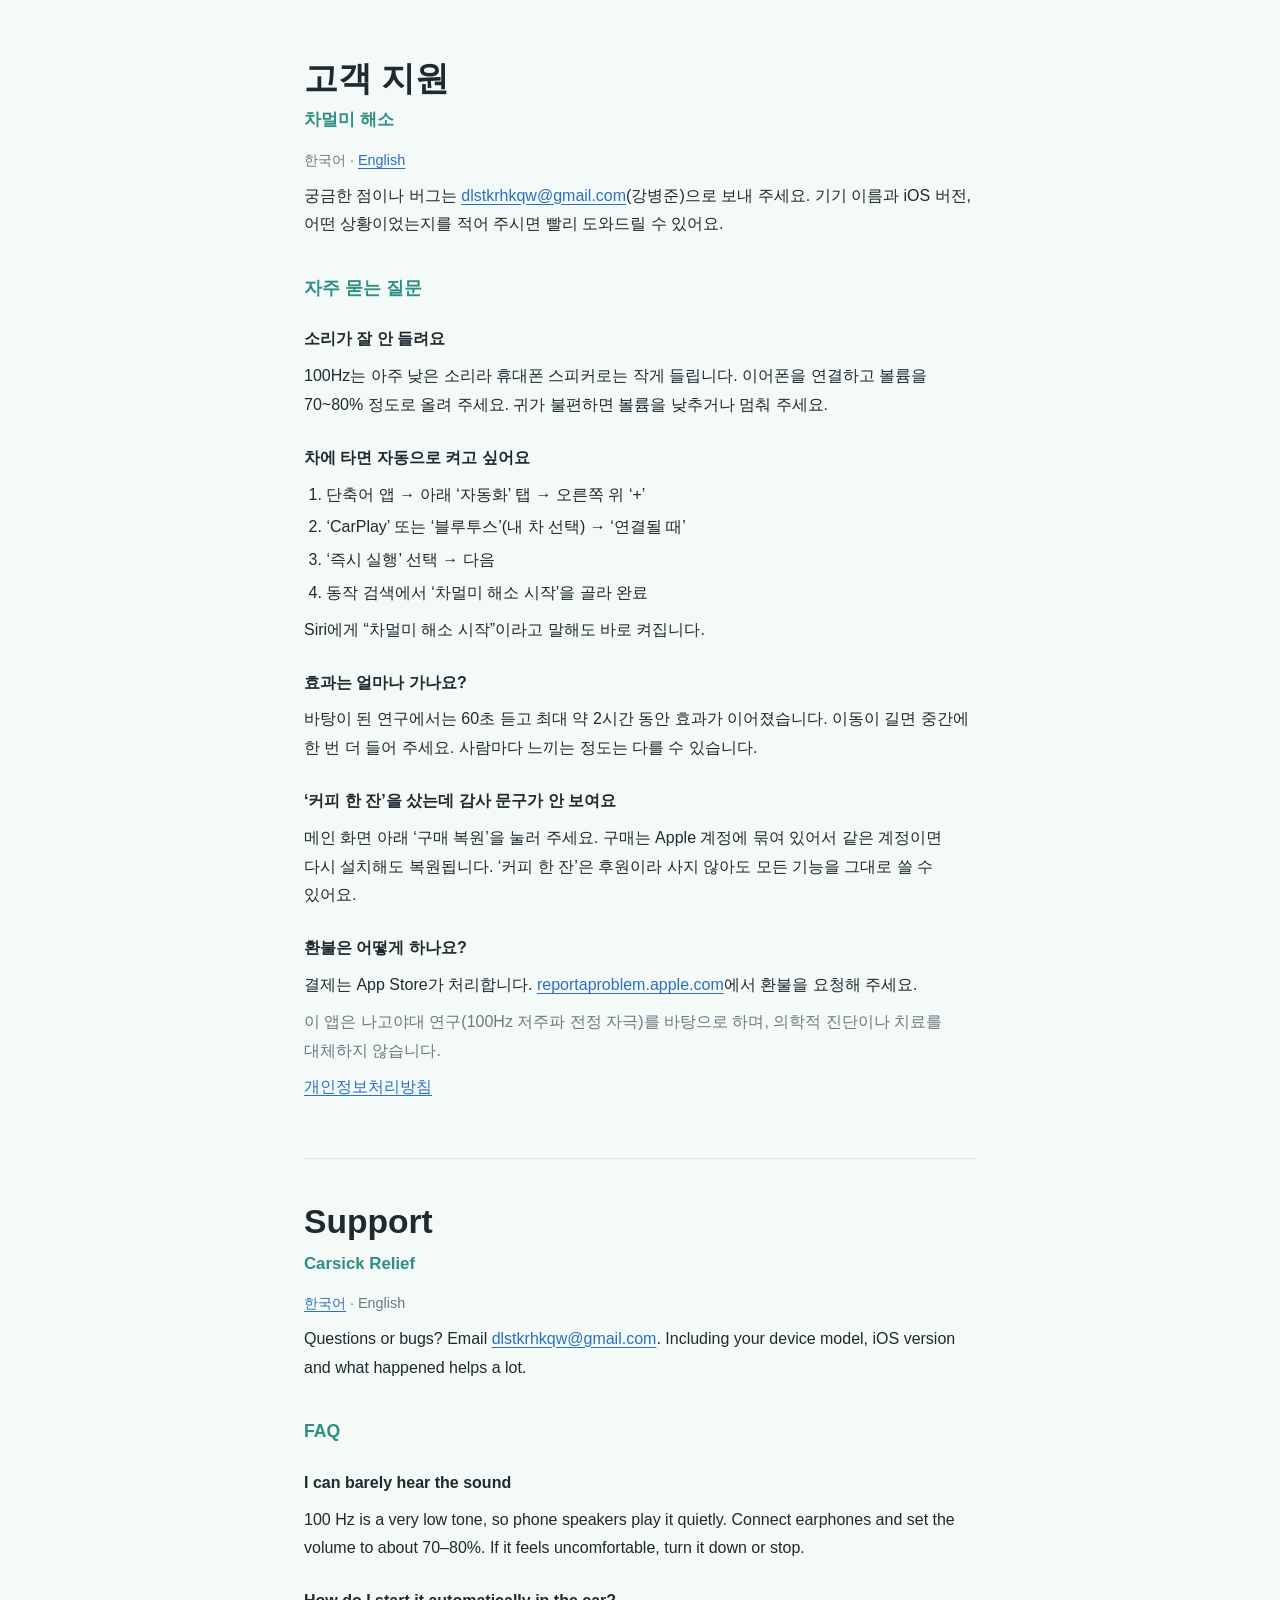
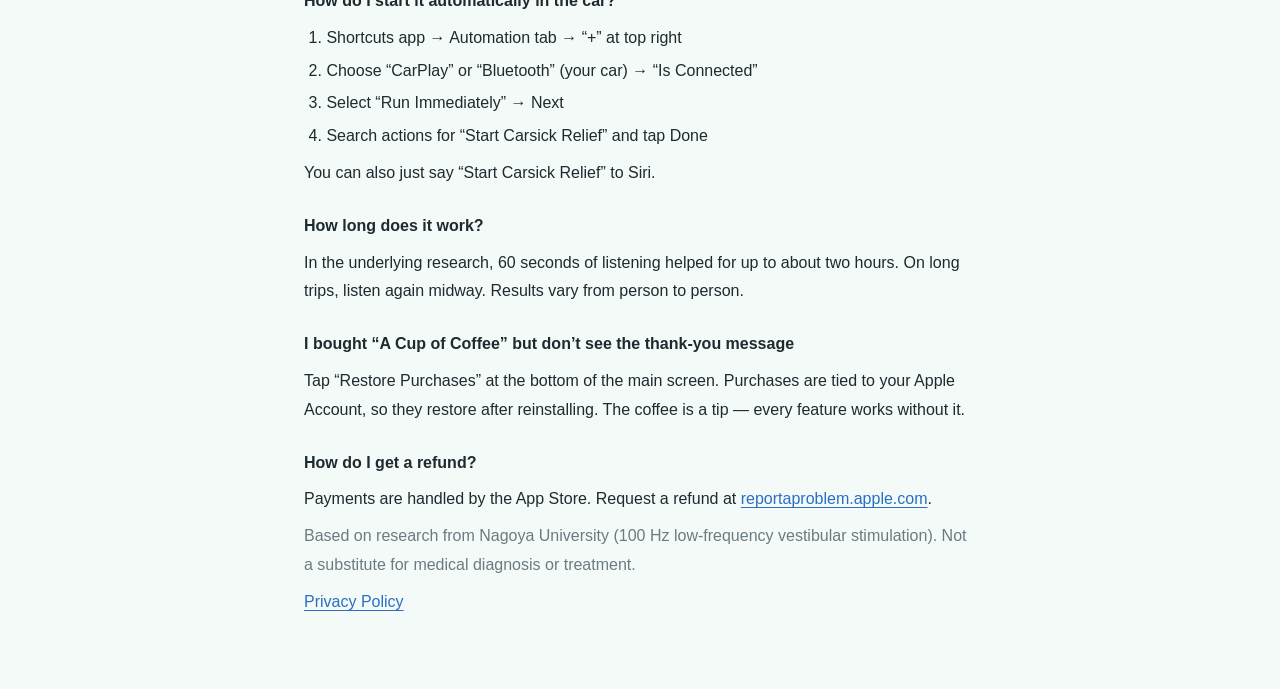
==== carsick-relief/support/index.html @ a4ae6967 "feat: 개인 앱 페이지 + 차멀미 해소 개인정보처리방침·고객 지원 Co-Authored-By: Claude Opus 5.5 <noreply@anthropic.com>" ====
<!doctype html>
<html lang="ko">
<head>
<meta charset="utf-8">
<meta name="viewport" content="width=device-width, initial-scale=1">
<title>고객 지원 — 차멀미 해소</title>
<link rel="stylesheet" href="/assets/site.css">
</head>
<body>
<main>
  <section id="ko" lang="ko">
    <h1>고객 지원</h1>
    <p class="sub">차멀미 해소</p>
    <p class="meta">한국어 · <a href="#en">English</a></p>

    <p>궁금한 점이나 버그는 <a href="mailto:dlstkrhkqw@gmail.com">dlstkrhkqw@gmail.com</a>(강병준)으로 보내 주세요. 기기 이름과 iOS 버전, 어떤 상황이었는지를 적어 주시면 빨리 도와드릴 수 있어요.</p>

    <h2>자주 묻는 질문</h2>

    <h3>소리가 잘 안 들려요</h3>
    <p>100Hz는 아주 낮은 소리라 휴대폰 스피커로는 작게 들립니다. 이어폰을 연결하고 볼륨을 70~80% 정도로 올려 주세요. 귀가 불편하면 볼륨을 낮추거나 멈춰 주세요.</p>

    <h3>차에 타면 자동으로 켜고 싶어요</h3>
    <ol>
      <li>단축어 앱 → 아래 ‘자동화’ 탭 → 오른쪽 위 ‘+’</li>
      <li>‘CarPlay’ 또는 ‘블루투스’(내 차 선택) → ‘연결될 때’</li>
      <li>‘즉시 실행’ 선택 → 다음</li>
      <li>동작 검색에서 ‘차멀미 해소 시작’을 골라 완료</li>
    </ol>
    <p>Siri에게 “차멀미 해소 시작”이라고 말해도 바로 켜집니다.</p>

    <h3>효과는 얼마나 가나요?</h3>
    <p>바탕이 된 연구에서는 60초 듣고 최대 약 2시간 동안 효과가 이어졌습니다. 이동이 길면 중간에 한 번 더 들어 주세요. 사람마다 느끼는 정도는 다를 수 있습니다.</p>

    <h3>‘커피 한 잔’을 샀는데 감사 문구가 안 보여요</h3>
    <p>메인 화면 아래 ‘구매 복원’을 눌러 주세요. 구매는 Apple 계정에 묶여 있어서 같은 계정이면 다시 설치해도 복원됩니다. ‘커피 한 잔’은 후원이라 사지 않아도 모든 기능을 그대로 쓸 수 있어요.</p>

    <h3>환불은 어떻게 하나요?</h3>
    <p>결제는 App Store가 처리합니다. <a href="https://reportaproblem.apple.com">reportaproblem.apple.com</a>에서 환불을 요청해 주세요.</p>

    <p class="note">이 앱은 나고야대 연구(100Hz 저주파 전정 자극)를 바탕으로 하며, 의학적 진단이나 치료를 대체하지 않습니다.</p>
    <p><a href="/carsick-relief/privacy/">개인정보처리방침</a></p>
  </section>

  <section id="en" lang="en">
    <h1>Support</h1>
    <p class="sub">Carsick Relief</p>
    <p class="meta"><a href="#ko">한국어</a> · English</p>

    <p>Questions or bugs? Email <a href="mailto:dlstkrhkqw@gmail.com">dlstkrhkqw@gmail.com</a>. Including your device model, iOS version and what happened helps a lot.</p>

    <h2>FAQ</h2>

    <h3>I can barely hear the sound</h3>
    <p>100 Hz is a very low tone, so phone speakers play it quietly. Connect earphones and set the volume to about 70–80%. If it feels uncomfortable, turn it down or stop.</p>

    <h3>How do I start it automatically in the car?</h3>
    <ol>
      <li>Shortcuts app → Automation tab → “+” at top right</li>
      <li>Choose “CarPlay” or “Bluetooth” (your car) → “Is Connected”</li>
      <li>Select “Run Immediately” → Next</li>
      <li>Search actions for “Start Carsick Relief” and tap Done</li>
    </ol>
    <p>You can also just say “Start Carsick Relief” to Siri.</p>

    <h3>How long does it work?</h3>
    <p>In the underlying research, 60 seconds of listening helped for up to about two hours. On long trips, listen again midway. Results vary from person to person.</p>

    <h3>I bought “A Cup of Coffee” but don’t see the thank-you message</h3>
    <p>Tap “Restore Purchases” at the bottom of the main screen. Purchases are tied to your Apple Account, so they restore after reinstalling. The coffee is a tip — every feature works without it.</p>

    <h3>How do I get a refund?</h3>
    <p>Payments are handled by the App Store. Request a refund at <a href="https://reportaproblem.apple.com">reportaproblem.apple.com</a>.</p>

    <p class="note">Based on research from Nagoya University (100 Hz low-frequency vestibular stimulation). Not a substitute for medical diagnosis or treatment.</p>
    <p><a href="/carsick-relief/privacy/#en">Privacy Policy</a></p>
  </section>
</main>
</body>
</html>
---- assets/site.css ----
:root {
  --bg: #f3faf8;
  --panel: #ffffff;
  --line: #d7e9e4;
  --text: #1e2a2f;
  --muted: #6b7b81;
  --primary: #2f8f80;
  --accent: #4c8be0;
  --link: #2a6fc4;
  color-scheme: light dark;
}
@media (prefers-color-scheme: dark) {
  :root {
    --bg: #0f1719;
    --panel: #172326;
    --line: #26393d;
    --text: #e4eeec;
    --muted: #9aaaae;
    --primary: #5cc5b3;
    --accent: #7eaef0;
    --link: #8cc0ff;
  }
}
* { box-sizing: border-box; }
html { background: var(--bg); -webkit-text-size-adjust: 100%; text-size-adjust: 100%; }
body {
  margin: 0;
  background: var(--bg);
  color: var(--text);
  font: 16px/1.8 -apple-system, BlinkMacSystemFont, "Apple SD Gothic Neo", "Noto Sans KR", "Malgun Gothic", "Segoe UI", Roboto, "Helvetica Neue", Arial, sans-serif;
  word-break: keep-all;
  overflow-wrap: break-word;
}
main { max-width: 44rem; margin: 0 auto; padding: 32px 16px 64px; }
section + section { margin-top: 56px; padding-top: 40px; border-top: 1px solid var(--line); }
:lang(en) { word-break: normal; }
h1 { margin: 0; font-size: 1.75rem; line-height: 1.35; }
.sub { margin: 4px 0 0; color: var(--primary); font-size: 1.05rem; font-weight: 600; }
.meta { margin: 12px 0 0; color: var(--muted); font-size: 0.9rem; }
.summary {
  margin: 24px 0 20px;
  padding: 16px 18px;
  background: var(--panel);
  border: 1px solid var(--line);
  border-left: 4px solid var(--primary);
  border-radius: 8px;
}
.summary strong { display: block; color: var(--primary); font-size: 1.1rem; }
h2 { margin: 36px 0 8px; font-size: 1.1rem; line-height: 1.5; color: var(--primary); }
h3 { margin: 24px 0 4px; font-size: 1rem; }
p { margin: 8px 0; }
ul, ol { margin: 8px 0; padding-left: 1.4em; }
li { margin: 4px 0; }
a { color: var(--link); text-underline-offset: 3px; overflow-wrap: anywhere; }
.note { color: var(--muted); }
.card {
  display: block;
  margin: 12px 0;
  padding: 16px 18px;
  background: var(--panel);
  border: 1px solid var(--line);
  border-radius: 12px;
}
.card h2 { margin: 0 0 4px; }
.card p { margin: 0 0 8px; color: var(--muted); }
footer { margin-top: 48px; color: var(--muted); font-size: 0.9rem; }
@media (min-width: 720px) {
  main { padding-top: 56px; }
  h1 { font-size: 2.1rem; }
}
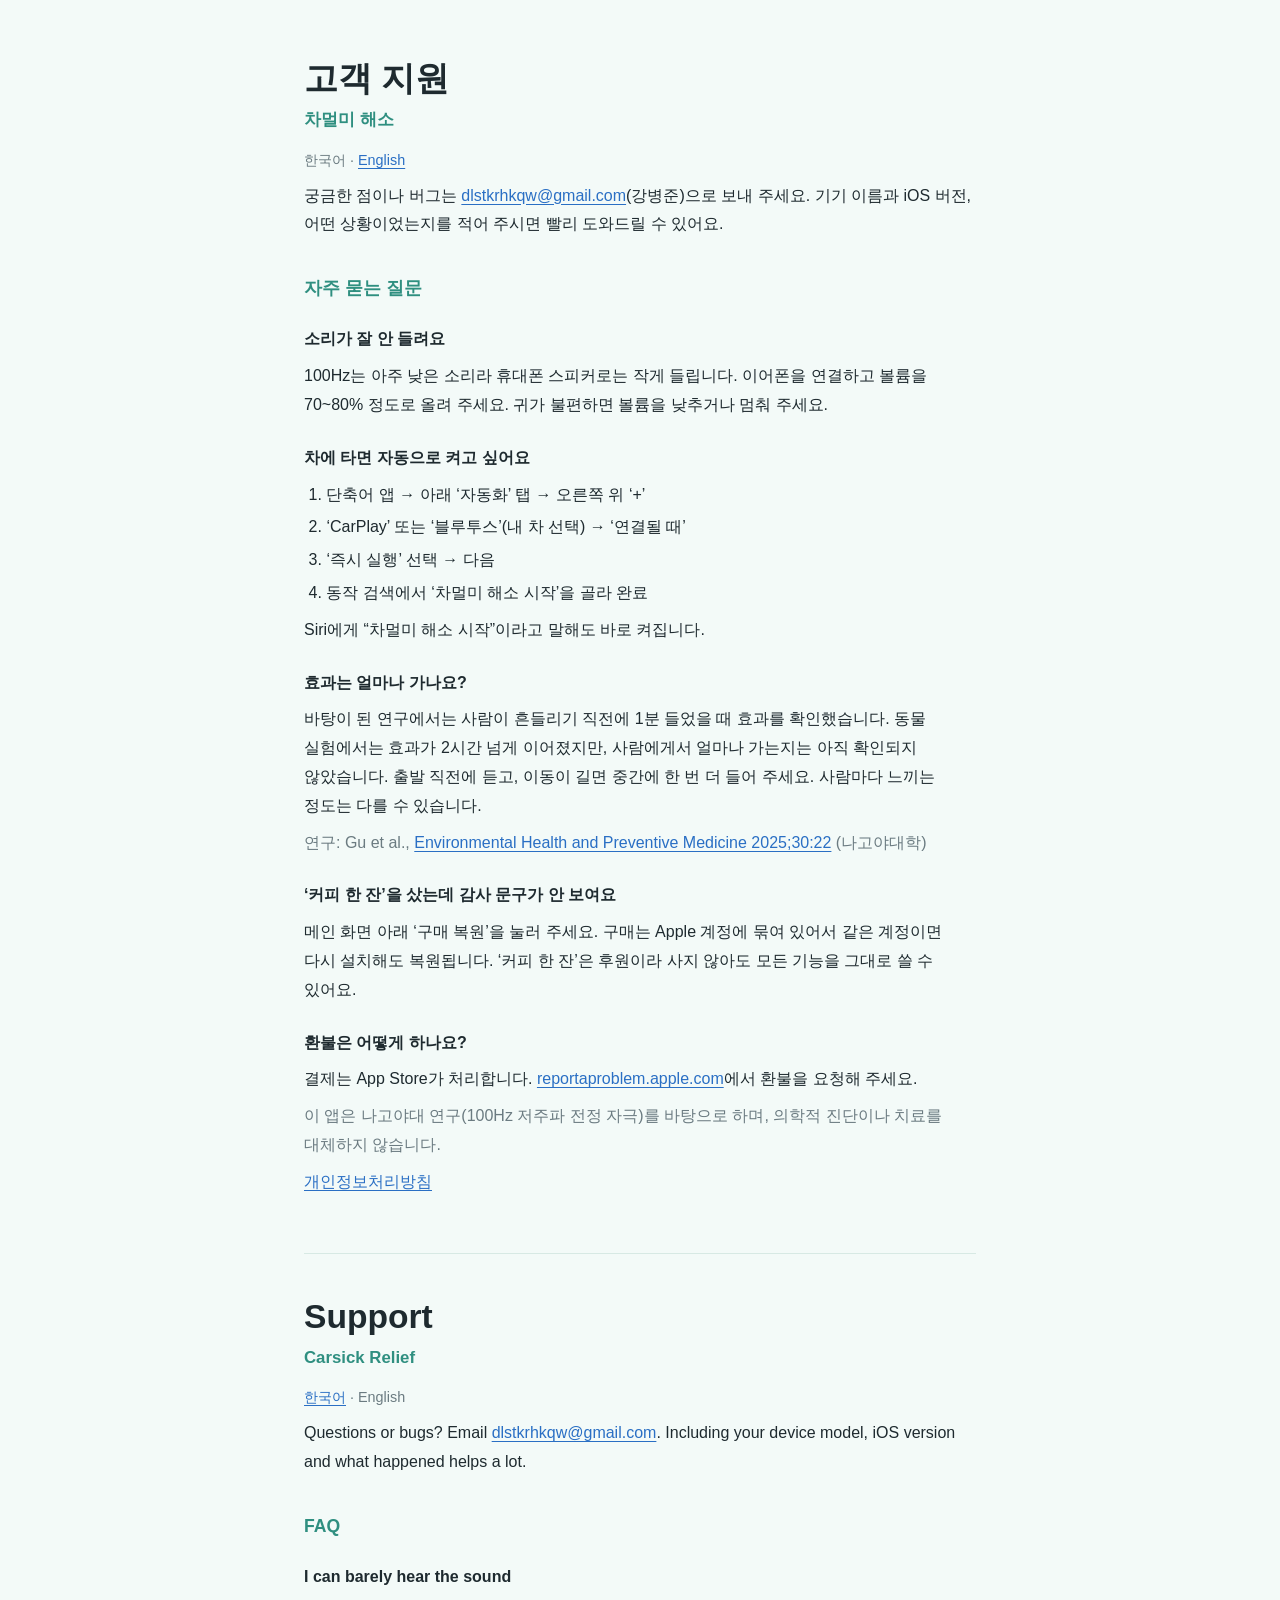
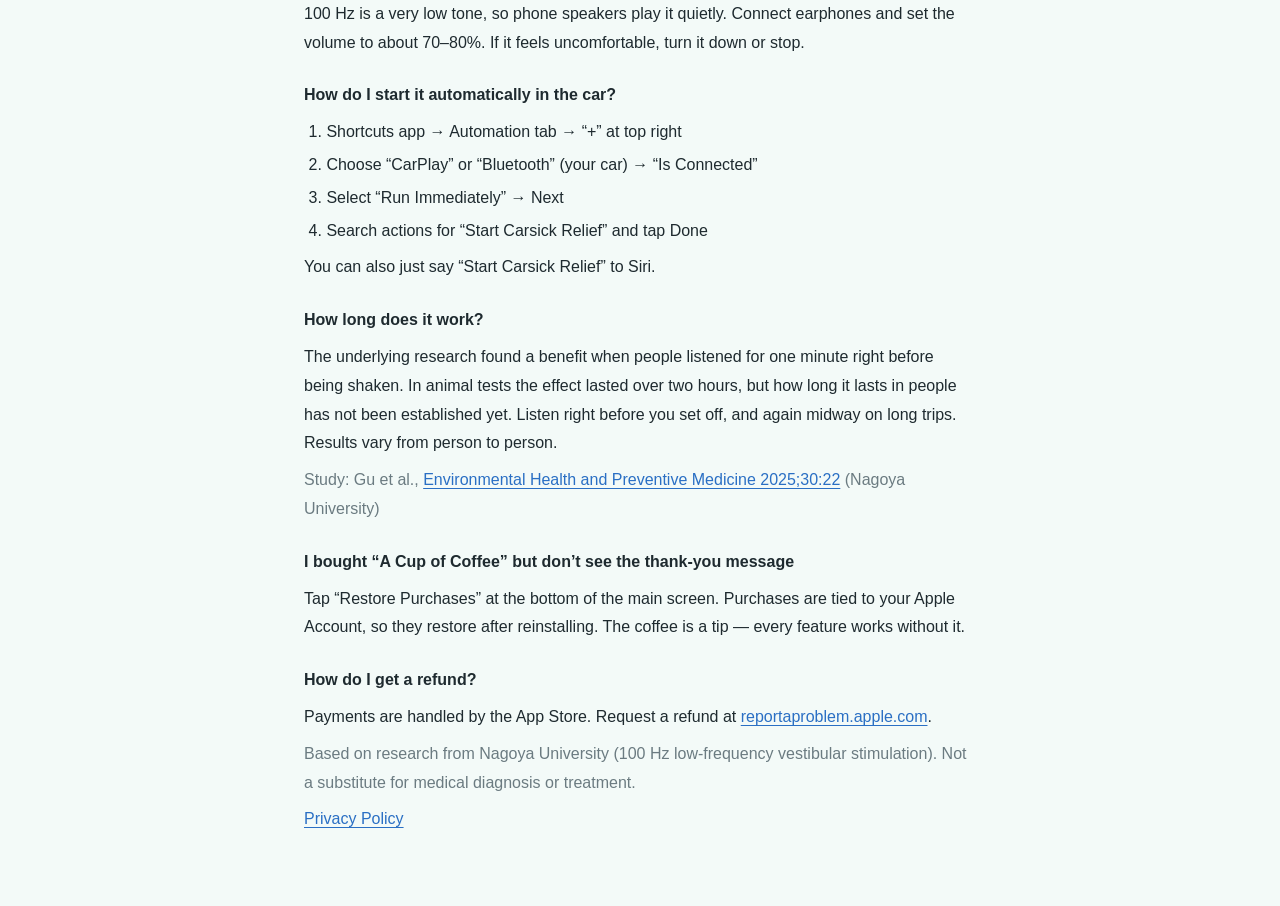
==== commit 21135022: "fix: 효과 지속 시간 문구를 연구 근거에 맞게 수정, 논문 출처 추가 Co-Authored-By: Claude Opus 5.5 <noreply@anthropic.com>" ====
--- a/carsick-relief/support/index.html
+++ b/carsick-relief/support/index.html
@@ -30,7 +30,8 @@
     <p>Siri에게 “차멀미 해소 시작”이라고 말해도 바로 켜집니다.</p>
 
     <h3>효과는 얼마나 가나요?</h3>
-    <p>바탕이 된 연구에서는 60초 듣고 최대 약 2시간 동안 효과가 이어졌습니다. 이동이 길면 중간에 한 번 더 들어 주세요. 사람마다 느끼는 정도는 다를 수 있습니다.</p>
+    <p>바탕이 된 연구에서는 사람이 흔들리기 직전에 1분 들었을 때 효과를 확인했습니다. 동물 실험에서는 효과가 2시간 넘게 이어졌지만, 사람에게서 얼마나 가는지는 아직 확인되지 않았습니다. 출발 직전에 듣고, 이동이 길면 중간에 한 번 더 들어 주세요. 사람마다 느끼는 정도는 다를 수 있습니다.</p>
+    <p class="note">연구: Gu et al., <a href="https://doi.org/10.1265/ehpm.24-00247">Environmental Health and Preventive Medicine 2025;30:22</a> (나고야대학)</p>
 
     <h3>‘커피 한 잔’을 샀는데 감사 문구가 안 보여요</h3>
     <p>메인 화면 아래 ‘구매 복원’을 눌러 주세요. 구매는 Apple 계정에 묶여 있어서 같은 계정이면 다시 설치해도 복원됩니다. ‘커피 한 잔’은 후원이라 사지 않아도 모든 기능을 그대로 쓸 수 있어요.</p>
@@ -64,7 +65,8 @@
     <p>You can also just say “Start Carsick Relief” to Siri.</p>
 
     <h3>How long does it work?</h3>
-    <p>In the underlying research, 60 seconds of listening helped for up to about two hours. On long trips, listen again midway. Results vary from person to person.</p>
+    <p>The underlying research found a benefit when people listened for one minute right before being shaken. In animal tests the effect lasted over two hours, but how long it lasts in people has not been established yet. Listen right before you set off, and again midway on long trips. Results vary from person to person.</p>
+    <p class="note">Study: Gu et al., <a href="https://doi.org/10.1265/ehpm.24-00247">Environmental Health and Preventive Medicine 2025;30:22</a> (Nagoya University)</p>
 
     <h3>I bought “A Cup of Coffee” but don’t see the thank-you message</h3>
     <p>Tap “Restore Purchases” at the bottom of the main screen. Purchases are tied to your Apple Account, so they restore after reinstalling. The coffee is a tip — every feature works without it.</p>
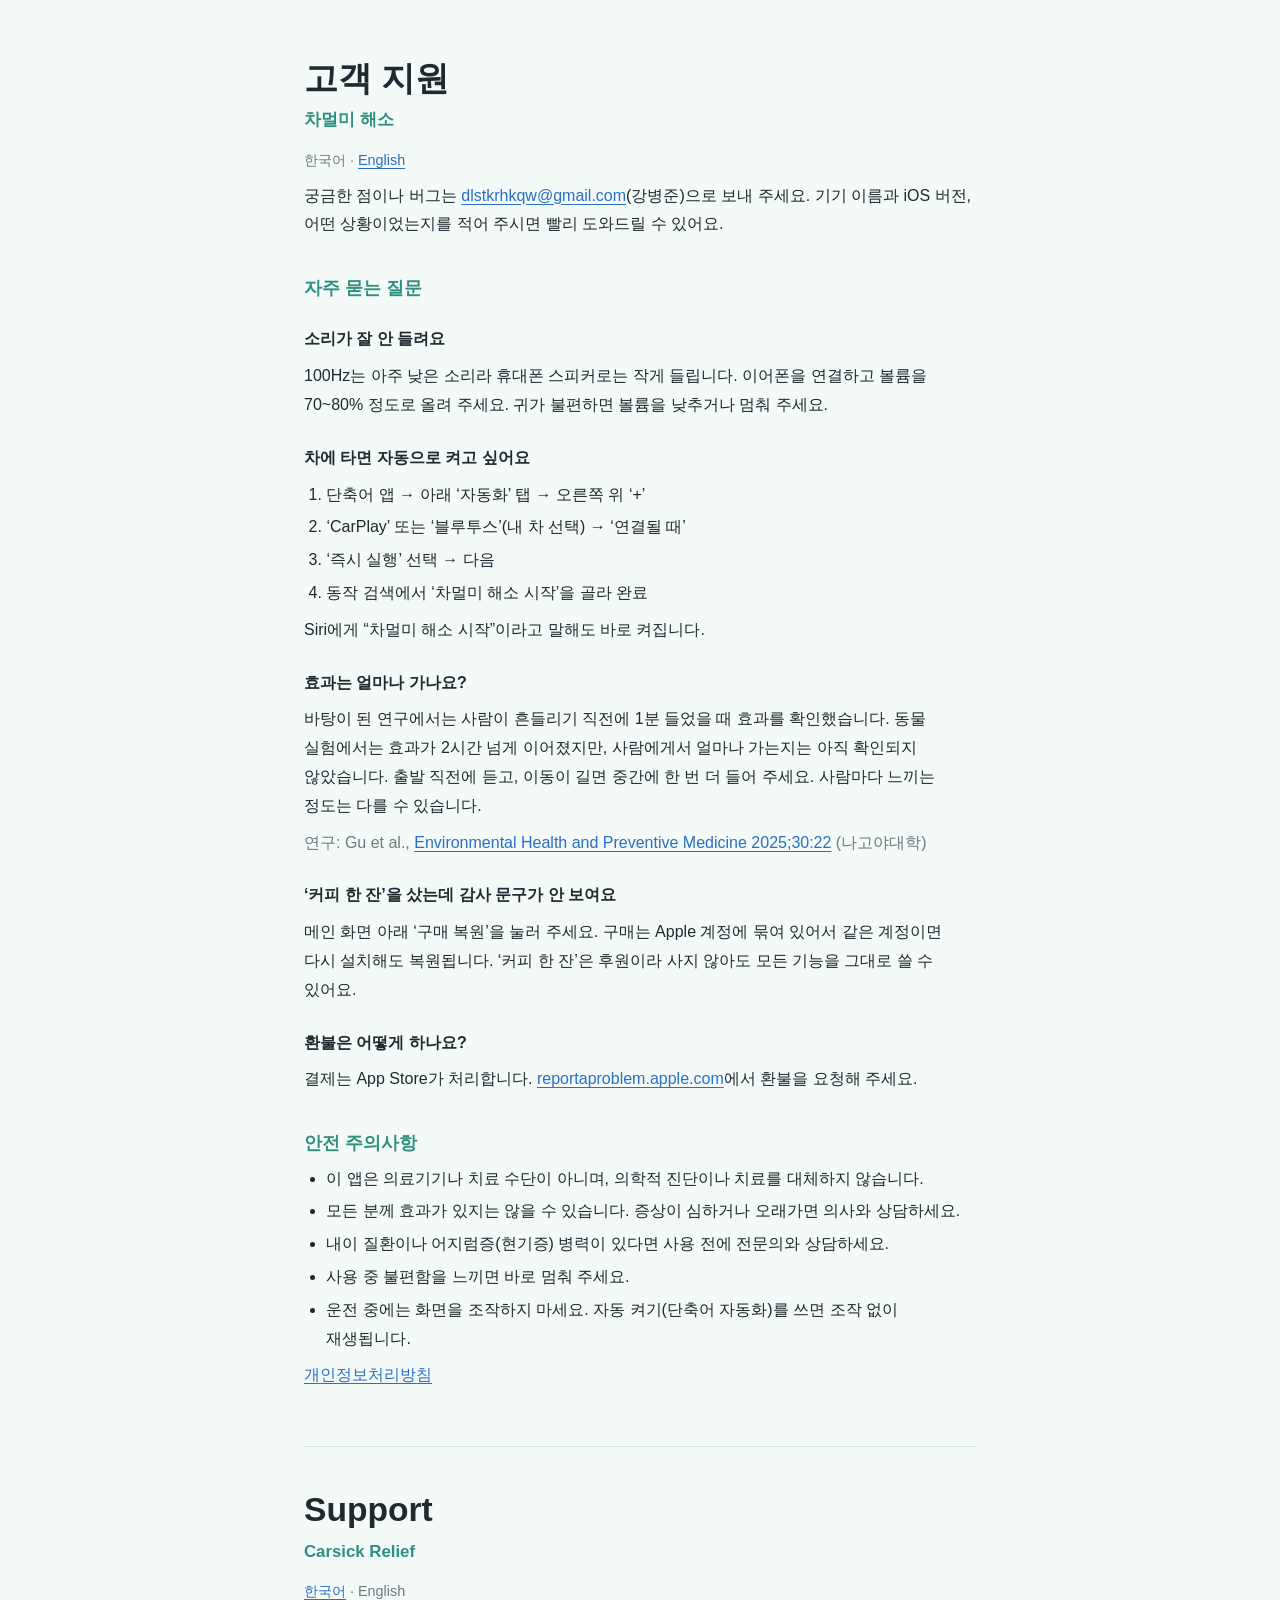
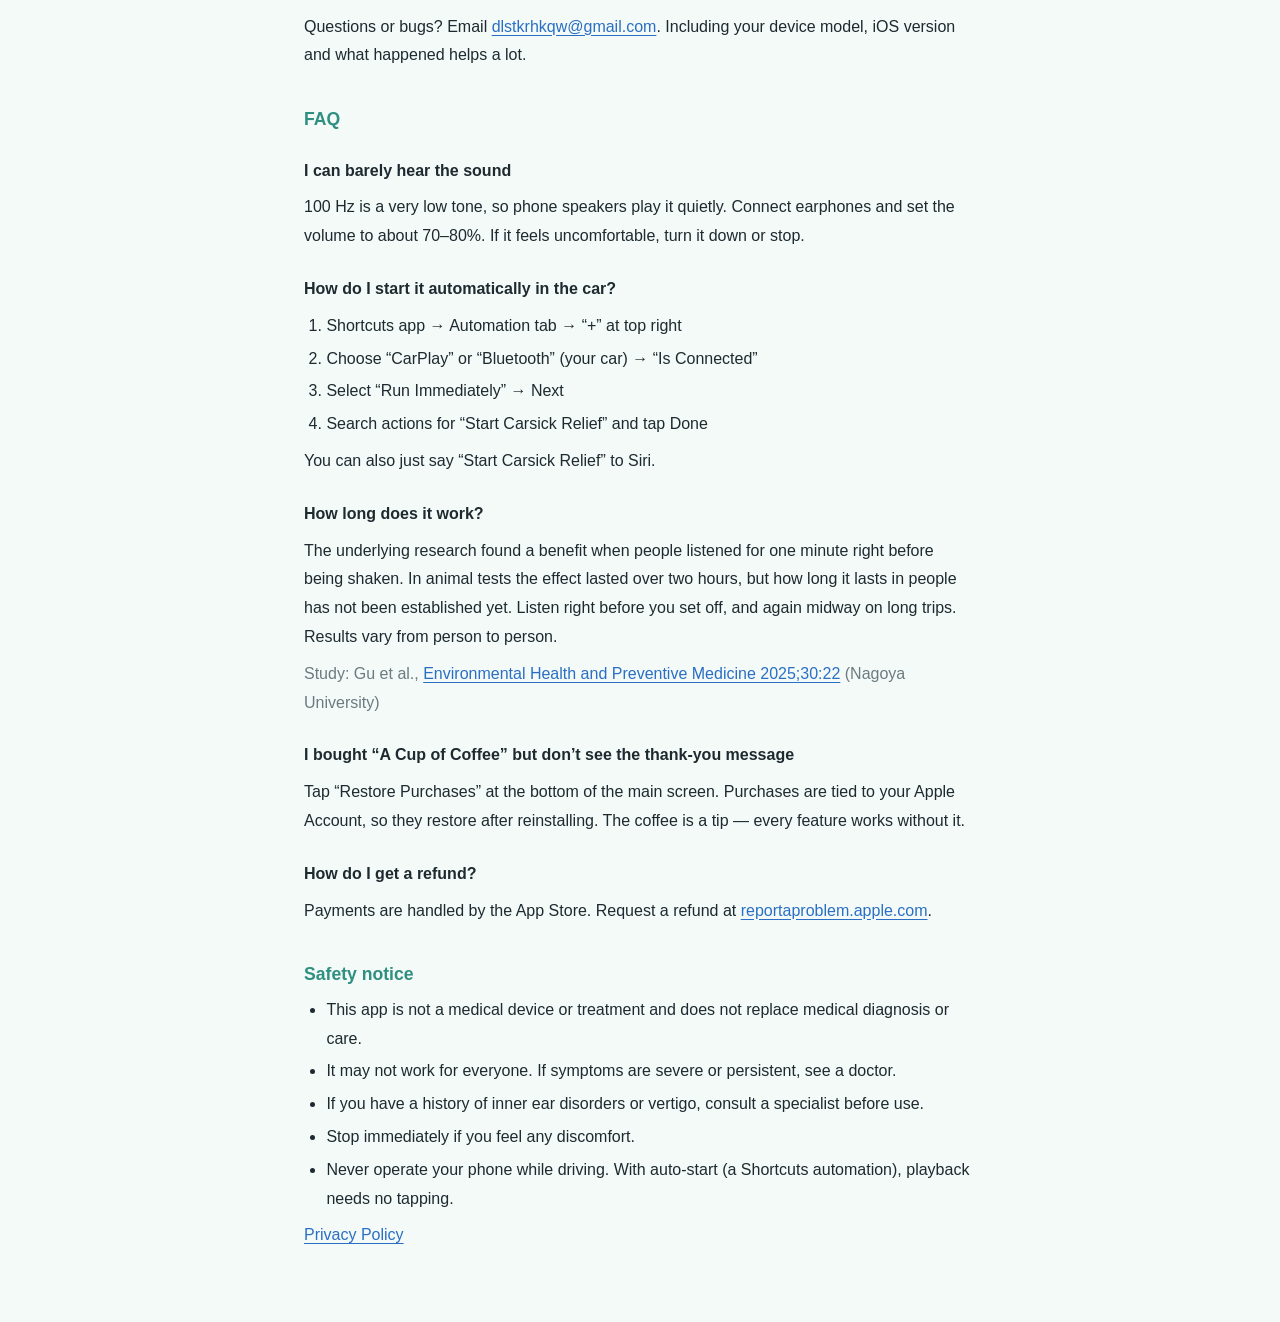
==== commit e0545a44: "docs: 차멀미 해소 지원 페이지에 안전 주의사항 추가 Co-Authored-By: Claude Opus 5.5 <noreply@anthropic.com>" ====
--- a/carsick-relief/support/index.html
+++ b/carsick-relief/support/index.html
@@ -39,7 +39,14 @@
     <h3>환불은 어떻게 하나요?</h3>
     <p>결제는 App Store가 처리합니다. <a href="https://reportaproblem.apple.com">reportaproblem.apple.com</a>에서 환불을 요청해 주세요.</p>
 
-    <p class="note">이 앱은 나고야대 연구(100Hz 저주파 전정 자극)를 바탕으로 하며, 의학적 진단이나 치료를 대체하지 않습니다.</p>
+    <h2>안전 주의사항</h2>
+    <ul>
+      <li>이 앱은 의료기기나 치료 수단이 아니며, 의학적 진단이나 치료를 대체하지 않습니다.</li>
+      <li>모든 분께 효과가 있지는 않을 수 있습니다. 증상이 심하거나 오래가면 의사와 상담하세요.</li>
+      <li>내이 질환이나 어지럼증(현기증) 병력이 있다면 사용 전에 전문의와 상담하세요.</li>
+      <li>사용 중 불편함을 느끼면 바로 멈춰 주세요.</li>
+      <li>운전 중에는 화면을 조작하지 마세요. 자동 켜기(단축어 자동화)를 쓰면 조작 없이 재생됩니다.</li>
+    </ul>
     <p><a href="/carsick-relief/privacy/">개인정보처리방침</a></p>
   </section>
 
@@ -74,7 +81,14 @@
     <h3>How do I get a refund?</h3>
     <p>Payments are handled by the App Store. Request a refund at <a href="https://reportaproblem.apple.com">reportaproblem.apple.com</a>.</p>
 
-    <p class="note">Based on research from Nagoya University (100 Hz low-frequency vestibular stimulation). Not a substitute for medical diagnosis or treatment.</p>
+    <h2>Safety notice</h2>
+    <ul>
+      <li>This app is not a medical device or treatment and does not replace medical diagnosis or care.</li>
+      <li>It may not work for everyone. If symptoms are severe or persistent, see a doctor.</li>
+      <li>If you have a history of inner ear disorders or vertigo, consult a specialist before use.</li>
+      <li>Stop immediately if you feel any discomfort.</li>
+      <li>Never operate your phone while driving. With auto-start (a Shortcuts automation), playback needs no tapping.</li>
+    </ul>
     <p><a href="/carsick-relief/privacy/#en">Privacy Policy</a></p>
   </section>
 </main>
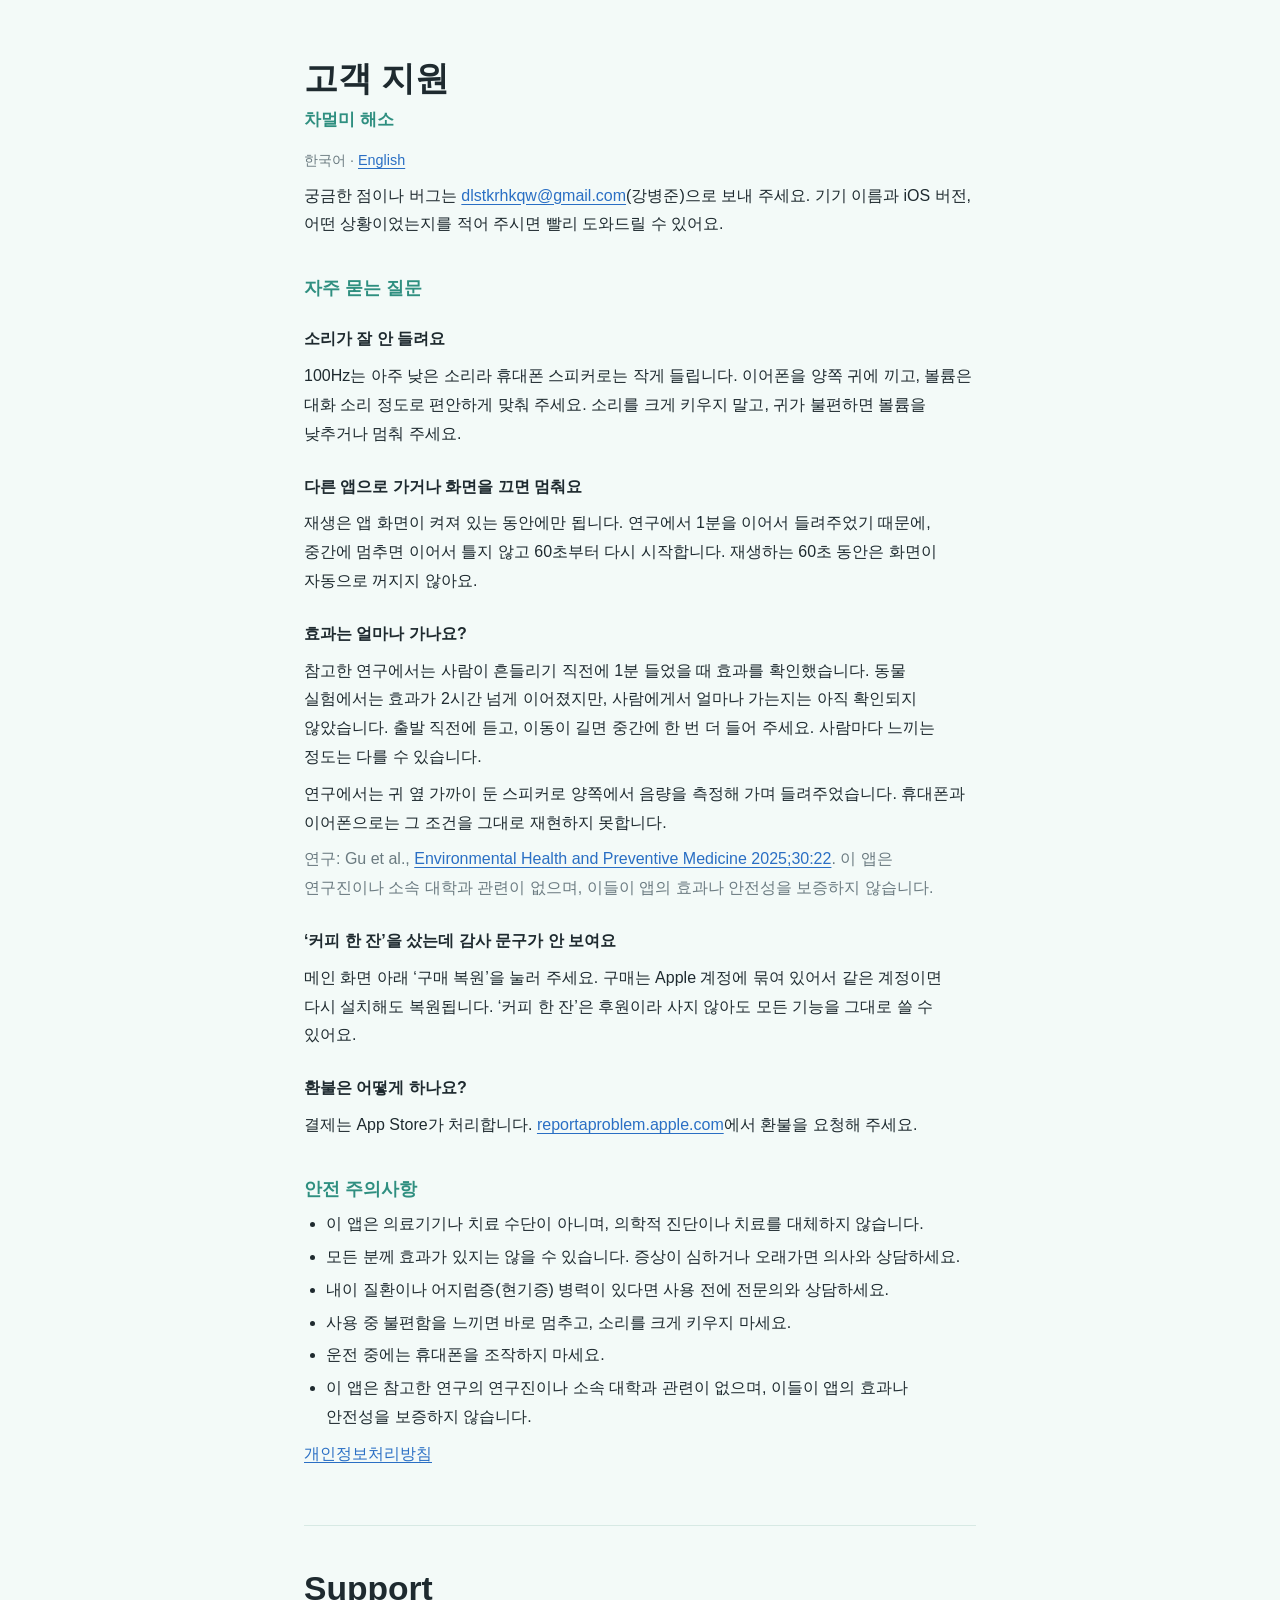
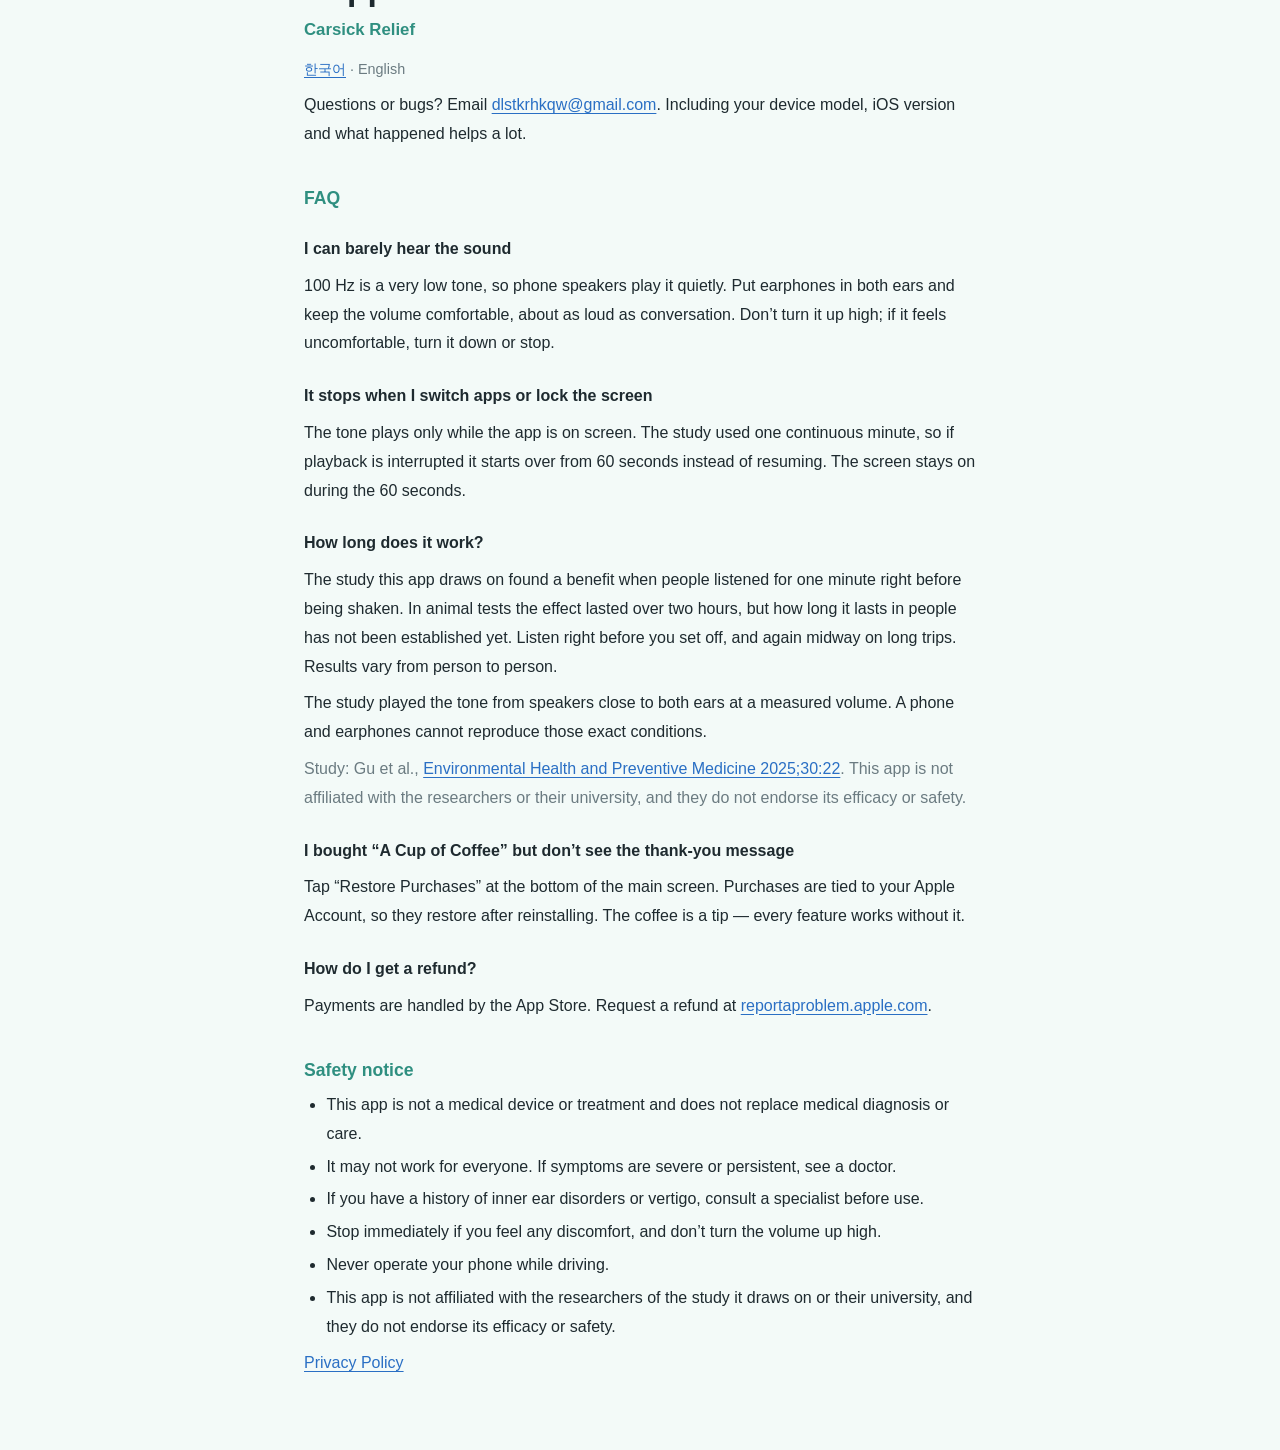
==== commit 2b09f4be: "차멀미 해소: 자동 켜기·Siri 안내 제거, 연구 인용 문구 정정 - 지원: 단축어 자동화 FAQ 대신 '앱을 나가면 멈춤' 안내, 연구 조건(스피커·측정 음량)과 연구진 무관 " ====
--- a/carsick-relief/support/index.html
+++ b/carsick-relief/support/index.html
@@ -18,20 +18,15 @@
     <h2>자주 묻는 질문</h2>
 
     <h3>소리가 잘 안 들려요</h3>
-    <p>100Hz는 아주 낮은 소리라 휴대폰 스피커로는 작게 들립니다. 이어폰을 연결하고 볼륨을 70~80% 정도로 올려 주세요. 귀가 불편하면 볼륨을 낮추거나 멈춰 주세요.</p>
+    <p>100Hz는 아주 낮은 소리라 휴대폰 스피커로는 작게 들립니다. 이어폰을 양쪽 귀에 끼고, 볼륨은 대화 소리 정도로 편안하게 맞춰 주세요. 소리를 크게 키우지 말고, 귀가 불편하면 볼륨을 낮추거나 멈춰 주세요.</p>
 
-    <h3>차에 타면 자동으로 켜고 싶어요</h3>
-    <ol>
-      <li>단축어 앱 → 아래 ‘자동화’ 탭 → 오른쪽 위 ‘+’</li>
-      <li>‘CarPlay’ 또는 ‘블루투스’(내 차 선택) → ‘연결될 때’</li>
-      <li>‘즉시 실행’ 선택 → 다음</li>
-      <li>동작 검색에서 ‘차멀미 해소 시작’을 골라 완료</li>
-    </ol>
-    <p>Siri에게 “차멀미 해소 시작”이라고 말해도 바로 켜집니다.</p>
+    <h3>다른 앱으로 가거나 화면을 끄면 멈춰요</h3>
+    <p>재생은 앱 화면이 켜져 있는 동안에만 됩니다. 연구에서 1분을 이어서 들려주었기 때문에, 중간에 멈추면 이어서 틀지 않고 60초부터 다시 시작합니다. 재생하는 60초 동안은 화면이 자동으로 꺼지지 않아요.</p>
 
     <h3>효과는 얼마나 가나요?</h3>
-    <p>바탕이 된 연구에서는 사람이 흔들리기 직전에 1분 들었을 때 효과를 확인했습니다. 동물 실험에서는 효과가 2시간 넘게 이어졌지만, 사람에게서 얼마나 가는지는 아직 확인되지 않았습니다. 출발 직전에 듣고, 이동이 길면 중간에 한 번 더 들어 주세요. 사람마다 느끼는 정도는 다를 수 있습니다.</p>
-    <p class="note">연구: Gu et al., <a href="https://doi.org/10.1265/ehpm.24-00247">Environmental Health and Preventive Medicine 2025;30:22</a> (나고야대학)</p>
+    <p>참고한 연구에서는 사람이 흔들리기 직전에 1분 들었을 때 효과를 확인했습니다. 동물 실험에서는 효과가 2시간 넘게 이어졌지만, 사람에게서 얼마나 가는지는 아직 확인되지 않았습니다. 출발 직전에 듣고, 이동이 길면 중간에 한 번 더 들어 주세요. 사람마다 느끼는 정도는 다를 수 있습니다.</p>
+    <p>연구에서는 귀 옆 가까이 둔 스피커로 양쪽에서 음량을 측정해 가며 들려주었습니다. 휴대폰과 이어폰으로는 그 조건을 그대로 재현하지 못합니다.</p>
+    <p class="note">연구: Gu et al., <a href="https://doi.org/10.1265/ehpm.24-00247">Environmental Health and Preventive Medicine 2025;30:22</a>. 이 앱은 연구진이나 소속 대학과 관련이 없으며, 이들이 앱의 효과나 안전성을 보증하지 않습니다.</p>
 
     <h3>‘커피 한 잔’을 샀는데 감사 문구가 안 보여요</h3>
     <p>메인 화면 아래 ‘구매 복원’을 눌러 주세요. 구매는 Apple 계정에 묶여 있어서 같은 계정이면 다시 설치해도 복원됩니다. ‘커피 한 잔’은 후원이라 사지 않아도 모든 기능을 그대로 쓸 수 있어요.</p>
@@ -44,8 +39,9 @@
       <li>이 앱은 의료기기나 치료 수단이 아니며, 의학적 진단이나 치료를 대체하지 않습니다.</li>
       <li>모든 분께 효과가 있지는 않을 수 있습니다. 증상이 심하거나 오래가면 의사와 상담하세요.</li>
       <li>내이 질환이나 어지럼증(현기증) 병력이 있다면 사용 전에 전문의와 상담하세요.</li>
-      <li>사용 중 불편함을 느끼면 바로 멈춰 주세요.</li>
-      <li>운전 중에는 화면을 조작하지 마세요. 자동 켜기(단축어 자동화)를 쓰면 조작 없이 재생됩니다.</li>
+      <li>사용 중 불편함을 느끼면 바로 멈추고, 소리를 크게 키우지 마세요.</li>
+      <li>운전 중에는 휴대폰을 조작하지 마세요.</li>
+      <li>이 앱은 참고한 연구의 연구진이나 소속 대학과 관련이 없으며, 이들이 앱의 효과나 안전성을 보증하지 않습니다.</li>
     </ul>
     <p><a href="/carsick-relief/privacy/">개인정보처리방침</a></p>
   </section>
@@ -60,20 +56,15 @@
     <h2>FAQ</h2>
 
     <h3>I can barely hear the sound</h3>
-    <p>100 Hz is a very low tone, so phone speakers play it quietly. Connect earphones and set the volume to about 70–80%. If it feels uncomfortable, turn it down or stop.</p>
+    <p>100 Hz is a very low tone, so phone speakers play it quietly. Put earphones in both ears and keep the volume comfortable, about as loud as conversation. Don’t turn it up high; if it feels uncomfortable, turn it down or stop.</p>
 
-    <h3>How do I start it automatically in the car?</h3>
-    <ol>
-      <li>Shortcuts app → Automation tab → “+” at top right</li>
-      <li>Choose “CarPlay” or “Bluetooth” (your car) → “Is Connected”</li>
-      <li>Select “Run Immediately” → Next</li>
-      <li>Search actions for “Start Carsick Relief” and tap Done</li>
-    </ol>
-    <p>You can also just say “Start Carsick Relief” to Siri.</p>
+    <h3>It stops when I switch apps or lock the screen</h3>
+    <p>The tone plays only while the app is on screen. The study used one continuous minute, so if playback is interrupted it starts over from 60 seconds instead of resuming. The screen stays on during the 60 seconds.</p>
 
     <h3>How long does it work?</h3>
-    <p>The underlying research found a benefit when people listened for one minute right before being shaken. In animal tests the effect lasted over two hours, but how long it lasts in people has not been established yet. Listen right before you set off, and again midway on long trips. Results vary from person to person.</p>
-    <p class="note">Study: Gu et al., <a href="https://doi.org/10.1265/ehpm.24-00247">Environmental Health and Preventive Medicine 2025;30:22</a> (Nagoya University)</p>
+    <p>The study this app draws on found a benefit when people listened for one minute right before being shaken. In animal tests the effect lasted over two hours, but how long it lasts in people has not been established yet. Listen right before you set off, and again midway on long trips. Results vary from person to person.</p>
+    <p>The study played the tone from speakers close to both ears at a measured volume. A phone and earphones cannot reproduce those exact conditions.</p>
+    <p class="note">Study: Gu et al., <a href="https://doi.org/10.1265/ehpm.24-00247">Environmental Health and Preventive Medicine 2025;30:22</a>. This app is not affiliated with the researchers or their university, and they do not endorse its efficacy or safety.</p>
 
     <h3>I bought “A Cup of Coffee” but don’t see the thank-you message</h3>
     <p>Tap “Restore Purchases” at the bottom of the main screen. Purchases are tied to your Apple Account, so they restore after reinstalling. The coffee is a tip — every feature works without it.</p>
@@ -86,8 +77,9 @@
       <li>This app is not a medical device or treatment and does not replace medical diagnosis or care.</li>
       <li>It may not work for everyone. If symptoms are severe or persistent, see a doctor.</li>
       <li>If you have a history of inner ear disorders or vertigo, consult a specialist before use.</li>
-      <li>Stop immediately if you feel any discomfort.</li>
-      <li>Never operate your phone while driving. With auto-start (a Shortcuts automation), playback needs no tapping.</li>
+      <li>Stop immediately if you feel any discomfort, and don’t turn the volume up high.</li>
+      <li>Never operate your phone while driving.</li>
+      <li>This app is not affiliated with the researchers of the study it draws on or their university, and they do not endorse its efficacy or safety.</li>
     </ul>
     <p><a href="/carsick-relief/privacy/#en">Privacy Policy</a></p>
   </section>
